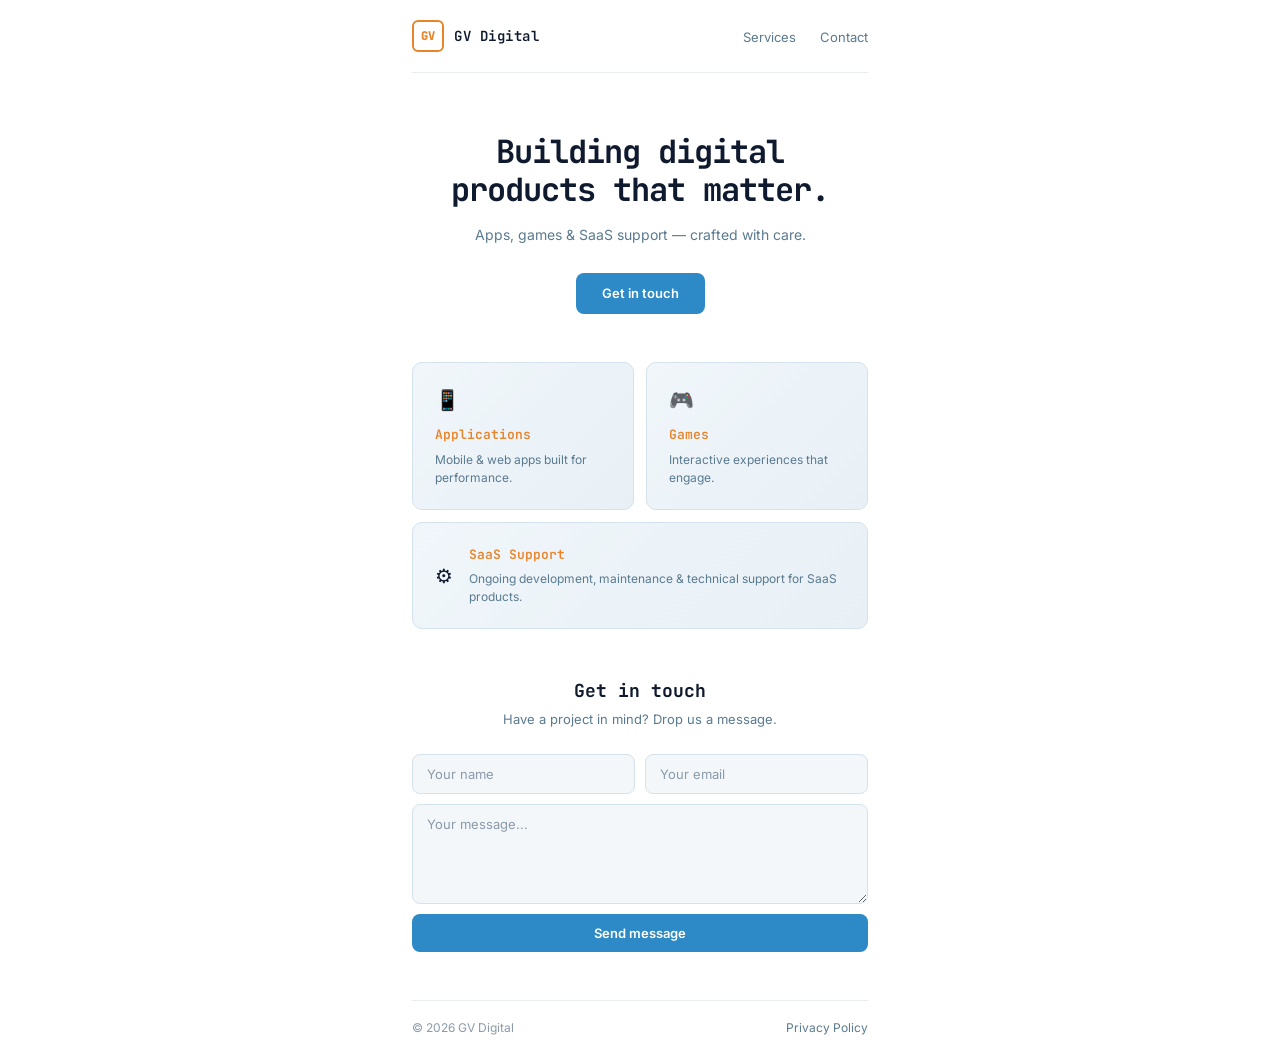
==== index.html @ c5ff8282 "feat: initial GV Digital landing page - Homepage with nav, hero, services grid, contact form, footer" ====
<!DOCTYPE html>
<html lang="en">
<head>
  <meta charset="UTF-8">
  <meta name="viewport" content="width=device-width, initial-scale=1.0">
  <title>GV Digital — Apps, Games & SaaS Support</title>
  <meta name="description" content="GV Digital is a small software studio building applications, games, and providing SaaS support. Based in Belgium.">
  <meta property="og:title" content="GV Digital — Apps, Games & SaaS Support">
  <meta property="og:description" content="Small software studio building applications, games, and providing SaaS support.">
  <meta property="og:type" content="website">
  <link rel="icon" href="/favicon.svg" type="image/svg+xml">
  <link rel="stylesheet" href="/css/style.css">
</head>
<body>
  <!-- Nav -->
  <header class="container">
    <nav class="nav">
      <a href="/" class="nav-logo">
        <div class="nav-logo-mark">GV</div>
        <span class="nav-logo-text">GV Digital</span>
      </a>
      <ul class="nav-links">
        <li><a href="#services">Services</a></li>
        <li><a href="#contact">Contact</a></li>
      </ul>
    </nav>
  </header>

  <main class="container">
    <!-- Hero -->
    <section class="hero">
      <h1>Building digital<br>products that matter.</h1>
      <p>Apps, games & SaaS support — crafted with care.</p>
      <a href="#contact" class="btn">Get in touch</a>
    </section>

    <!-- Services -->
    <section id="services" class="services">
      <div class="services-grid">
        <div class="service-card">
          <div class="service-card-icon">📱</div>
          <div class="service-card-label">Applications</div>
          <div class="service-card-desc">Mobile & web apps built for performance.</div>
        </div>
        <div class="service-card">
          <div class="service-card-icon">🎮</div>
          <div class="service-card-label">Games</div>
          <div class="service-card-desc">Interactive experiences that engage.</div>
        </div>
        <div class="service-card service-card--wide">
          <div class="service-card-icon">⚙️</div>
          <div>
            <div class="service-card-label">SaaS Support</div>
            <div class="service-card-desc">Ongoing development, maintenance & technical support for SaaS products.</div>
          </div>
        </div>
      </div>
    </section>

    <!-- Contact -->
    <section id="contact" class="contact">
      <h2>Get in touch</h2>
      <p class="subtitle">Have a project in mind? Drop us a message.</p>
      <form id="contact-form" novalidate>
        <div class="form-row">
          <input type="text" name="name" class="form-field" placeholder="Your name" required aria-label="Your name">
          <input type="email" name="email" class="form-field" placeholder="Your email" required aria-label="Your email">
        </div>
        <textarea name="message" class="form-field" placeholder="Your message..." required aria-label="Your message"></textarea>
        <button type="submit" class="btn btn-full">Send message</button>
        <div id="form-feedback" class="form-feedback"></div>
      </form>
    </section>
  </main>

  <!-- Footer -->
  <footer class="container">
    <div class="footer">
      <span>&copy; 2026 GV Digital</span>
      <a href="/qrstash/privacy-policy/">Privacy Policy</a>
    </div>
  </footer>

  <script src="/js/main.js"></script>
</body>
</html>
---- css/style.css ----
/* Google Fonts */
@import url('https://fonts.googleapis.com/css2?family=Inter:wght@400;600&family=JetBrains+Mono:wght@600;700;800&display=swap');

/* === Design Tokens === */
:root {
  /* Dark mode (default) */
  --bg: #090e18;
  --text: #ffffff;
  --text-muted: #7a9bb5;
  --text-faint: #556;
  --accent-orange: #e8842a;
  --accent-blue: #2d8ac7;
  --card-bg: rgba(232,132,42,0.08);
  --card-border: rgba(232,132,42,0.18);
  --input-bg: rgba(255,255,255,0.05);
  --input-border: rgba(255,255,255,0.1);
  --divider: rgba(232,132,42,0.15);
}

@media (prefers-color-scheme: light) {
  :root {
    --bg: #ffffff;
    --text: #0f1a2e;
    --text-muted: #5a7a8f;
    --text-faint: #8a9aaa;
    --card-bg: linear-gradient(135deg, #f0f6fa, #e8f0f6);
    --card-border: #d4e2ec;
    --input-bg: #f4f7fa;
    --input-border: #d4e2ec;
    --divider: #e8edf2;
  }
}

/* === Reset === */
*, *::before, *::after { margin: 0; padding: 0; box-sizing: border-box; }

html { scroll-behavior: smooth; }

body {
  font-family: 'Inter', system-ui, sans-serif;
  background: var(--bg);
  color: var(--text);
  line-height: 1.5;
  -webkit-font-smoothing: antialiased;
}

/* === Layout === */
.container {
  max-width: 520px;
  margin: 0 auto;
  padding: 0 32px;
}

/* === Typography === */
.font-mono {
  font-family: 'JetBrains Mono', monospace;
}

/* === Nav === */
.nav {
  display: flex;
  align-items: center;
  justify-content: space-between;
  padding: 20px 0;
  border-bottom: 1px solid var(--divider);
}

.nav-logo {
  display: flex;
  align-items: center;
  gap: 10px;
  text-decoration: none;
  color: var(--text);
}

.nav-logo-mark {
  width: 32px;
  height: 32px;
  border: 2px solid var(--accent-orange);
  border-radius: 6px;
  display: flex;
  align-items: center;
  justify-content: center;
  font-weight: 800;
  font-size: 12px;
  color: var(--accent-orange);
  font-family: 'JetBrains Mono', monospace;
}

.nav-logo-text {
  font-size: 14px;
  font-weight: 600;
  letter-spacing: 0.5px;
  font-family: 'JetBrains Mono', monospace;
}

.nav-links {
  display: flex;
  gap: 24px;
  list-style: none;
}

.nav-links a {
  font-size: 13px;
  color: var(--text-muted);
  text-decoration: none;
}

.nav-links a:hover {
  color: var(--text);
}

/* === Hero === */
.hero {
  padding: 60px 0 48px;
  text-align: center;
}

.hero h1 {
  font-family: 'JetBrains Mono', monospace;
  font-size: 32px;
  font-weight: 700;
  line-height: 1.2;
  letter-spacing: -1px;
  margin-bottom: 14px;
}

.hero p {
  color: var(--text-muted);
  font-size: 14px;
  margin-bottom: 28px;
}

/* === Buttons === */
.btn {
  display: inline-block;
  padding: 11px 26px;
  background: var(--accent-blue);
  color: #fff;
  border: none;
  border-radius: 8px;
  font-family: 'Inter', system-ui, sans-serif;
  font-size: 13px;
  font-weight: 600;
  cursor: pointer;
  text-decoration: none;
  transition: opacity 0.2s;
}

.btn:hover {
  opacity: 0.9;
}

.btn-full {
  display: block;
  width: 100%;
  text-align: center;
}

/* === Services === */
.services {
  padding-bottom: 48px;
}

.services-grid {
  display: grid;
  grid-template-columns: 1fr 1fr;
  gap: 12px;
}

.service-card {
  background: var(--card-bg);
  border: 1px solid var(--card-border);
  border-radius: 10px;
  padding: 22px;
}

.service-card-icon {
  font-size: 20px;
  margin-bottom: 10px;
}

.service-card-label {
  font-family: 'JetBrains Mono', monospace;
  font-size: 13px;
  font-weight: 600;
  color: var(--accent-orange);
  margin-bottom: 6px;
}

.service-card-desc {
  font-size: 12px;
  color: var(--text-muted);
  line-height: 1.5;
}

.service-card--wide {
  grid-column: 1 / -1;
  display: flex;
  align-items: center;
  gap: 16px;
}

.service-card--wide .service-card-icon {
  margin-bottom: 0;
  flex-shrink: 0;
}

/* === Contact === */
.contact {
  padding-bottom: 48px;
}

.contact h2 {
  font-family: 'JetBrains Mono', monospace;
  font-size: 18px;
  font-weight: 700;
  text-align: center;
  margin-bottom: 6px;
}

.contact .subtitle {
  color: var(--text-muted);
  font-size: 13px;
  text-align: center;
  margin-bottom: 24px;
}

.form-row {
  display: flex;
  gap: 10px;
  margin-bottom: 10px;
}

.form-row input {
  flex: 1;
}

.form-field {
  display: block;
  width: 100%;
  background: var(--input-bg);
  border: 1px solid var(--input-border);
  border-radius: 8px;
  padding: 11px 14px;
  color: var(--text);
  font-family: 'Inter', system-ui, sans-serif;
  font-size: 13px;
  outline: none;
  transition: border-color 0.2s;
}

.form-field:focus {
  border-color: var(--accent-blue);
}

.form-field::placeholder {
  color: var(--text-faint);
}

textarea.form-field {
  resize: vertical;
  min-height: 100px;
  margin-bottom: 10px;
}

.form-feedback {
  text-align: center;
  font-size: 13px;
  margin-top: 12px;
  display: none;
}

.form-feedback--success {
  color: #22d68a;
}

.form-feedback--error {
  color: #ff4d6a;
}

/* === Footer === */
.footer {
  border-top: 1px solid var(--divider);
  padding: 18px 0;
  display: flex;
  justify-content: space-between;
  font-size: 12px;
  color: var(--text-faint);
}

.footer a {
  color: var(--text-muted);
  text-decoration: none;
}

.footer a:hover {
  color: var(--text);
}

/* === Light mode card-bg fix (gradient can't be a custom property with background-color) === */
@media (prefers-color-scheme: light) {
  .service-card {
    background: linear-gradient(135deg, #f0f6fa, #e8f0f6);
  }
}

/* === Responsive === */
@media (max-width: 520px) {
  .container {
    padding: 0 20px;
  }

  .hero h1 {
    font-size: 26px;
  }

  .services-grid {
    grid-template-columns: 1fr;
  }

  .service-card--wide {
    flex-direction: column;
    align-items: flex-start;
  }

  .form-row {
    flex-direction: column;
  }

  .form-row input {
    width: 100%;
  }
}
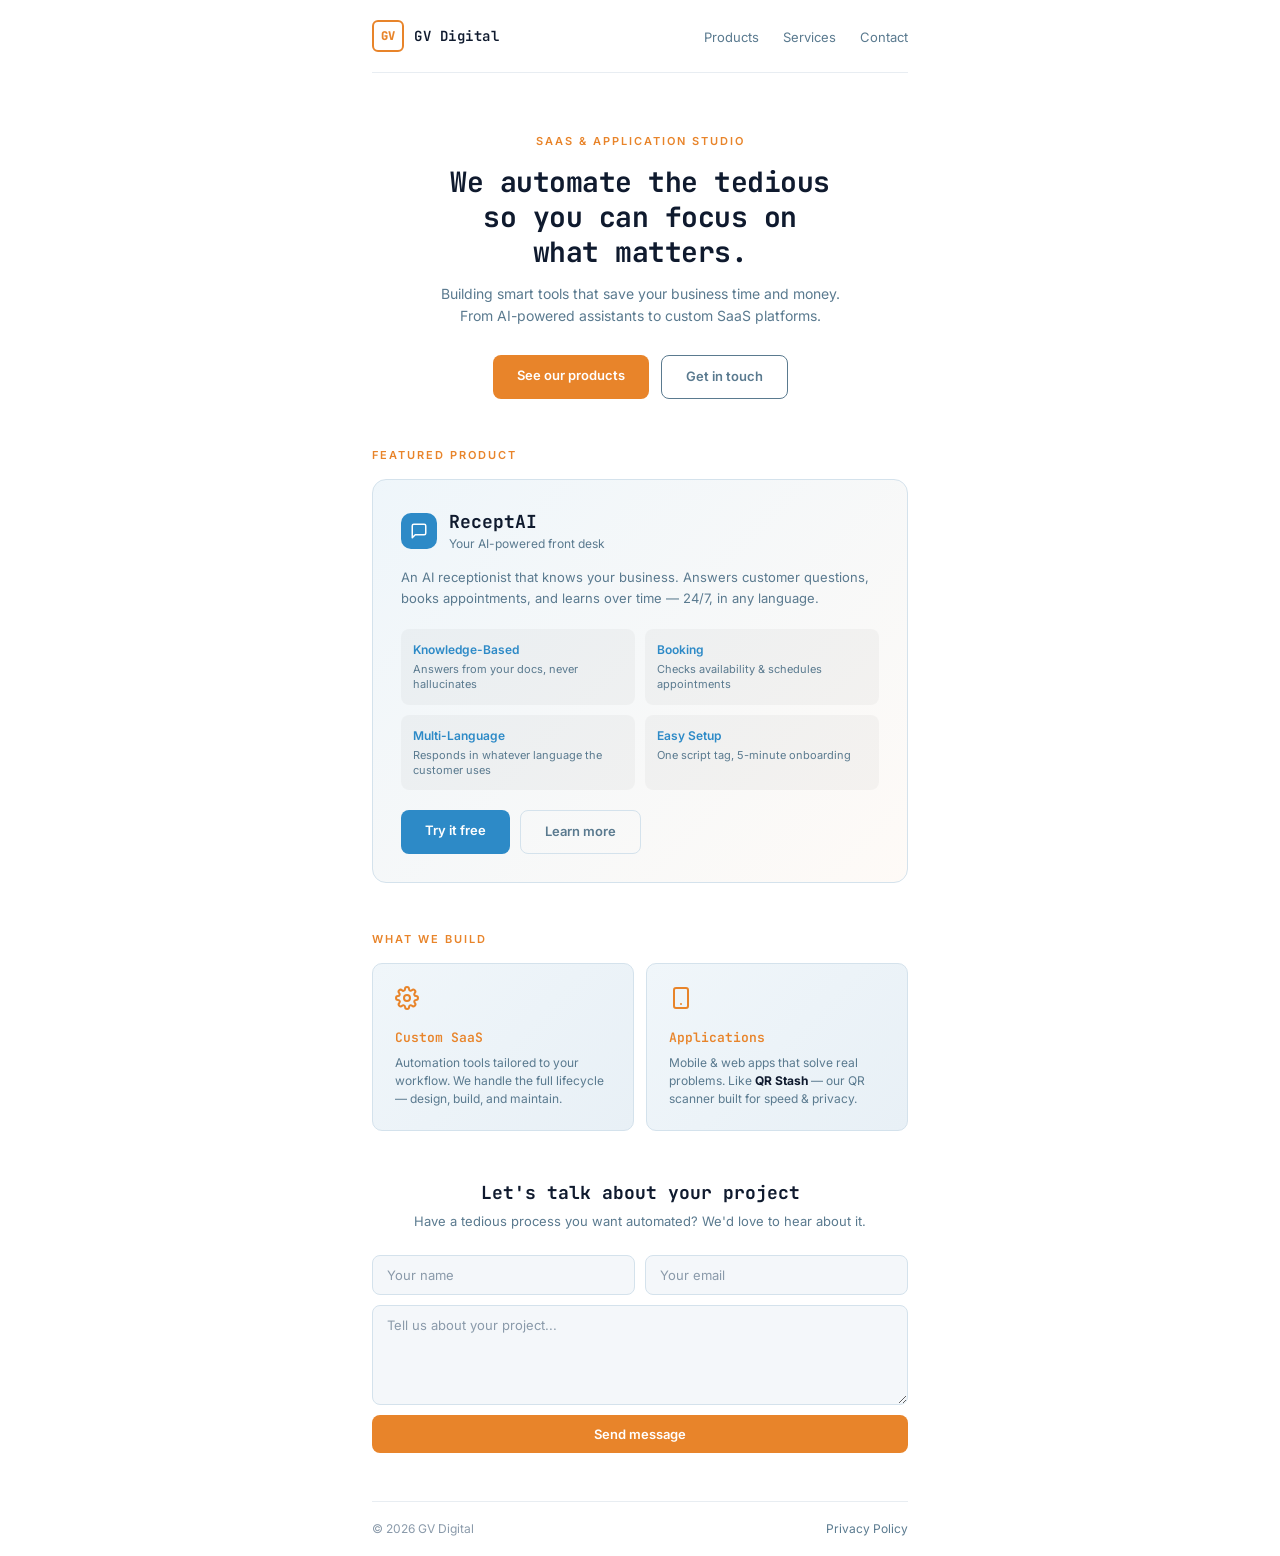
==== commit 0738c834: "Revamp site to focus on SaaS & automation, add ReceptAI product page - Reposition homepage: new hero" ====
--- a/index.html
+++ b/index.html
@@ -3,10 +3,10 @@
 <head>
   <meta charset="UTF-8">
   <meta name="viewport" content="width=device-width, initial-scale=1.0">
-  <title>GV Digital — Apps, Games & SaaS Support</title>
-  <meta name="description" content="GV Digital is a small software studio building applications, games, and providing SaaS support. Based in Belgium.">
-  <meta property="og:title" content="GV Digital — Apps, Games & SaaS Support">
-  <meta property="og:description" content="Small software studio building applications, games, and providing SaaS support.">
+  <title>GV Digital — SaaS & Application Studio</title>
+  <meta name="description" content="GV Digital builds smart SaaS tools and applications that automate tedious tasks, saving your business time and money. Home of ReceptAI.">
+  <meta property="og:title" content="GV Digital — SaaS & Application Studio">
+  <meta property="og:description" content="We automate the tedious so you can focus on what matters. SaaS platforms, AI tools, and applications.">
   <meta property="og:type" content="website">
   <link rel="icon" href="/favicon.svg" type="image/svg+xml">
   <link rel="stylesheet" href="/css/style.css">
@@ -20,6 +20,7 @@
         <span class="nav-logo-text">GV Digital</span>
       </a>
       <ul class="nav-links">
+        <li><a href="#products">Products</a></li>
         <li><a href="#services">Services</a></li>
         <li><a href="#contact">Contact</a></li>
       </ul>
@@ -29,44 +30,85 @@
   <main class="container">
     <!-- Hero -->
     <section class="hero">
-      <h1>Building digital<br>products that matter.</h1>
-      <p>Apps, games & SaaS support — crafted with care.</p>
-      <a href="#contact" class="btn">Get in touch</a>
+      <div class="hero-label">SaaS & Application Studio</div>
+      <h1>We automate the tedious<br>so you can focus on<br>what matters.</h1>
+      <p>Building smart tools that save your business time and money.<br>From AI-powered assistants to custom SaaS platforms.</p>
+      <div class="hero-ctas">
+        <a href="#products" class="btn">See our products</a>
+        <a href="#contact" class="btn btn-outline">Get in touch</a>
+      </div>
+    </section>
+
+    <!-- Featured Product -->
+    <section id="products" class="featured">
+      <div class="section-label">Featured Product</div>
+      <div class="featured-card">
+        <div class="featured-header">
+          <div class="featured-icon">
+            <svg width="18" height="18" viewBox="0 0 24 24" fill="none" stroke="currentColor" stroke-width="2" stroke-linecap="round" stroke-linejoin="round"><path d="M21 15a2 2 0 0 1-2 2H7l-4 4V5a2 2 0 0 1 2-2h14a2 2 0 0 1 2 2z"/></svg>
+          </div>
+          <div>
+            <div class="featured-name">ReceptAI</div>
+            <div class="featured-tagline">Your AI-powered front desk</div>
+          </div>
+        </div>
+        <p class="featured-desc">An AI receptionist that knows your business. Answers customer questions, books appointments, and learns over time — 24/7, in any language.</p>
+        <div class="featured-grid">
+          <div class="featured-point">
+            <div class="featured-point-title">Knowledge-Based</div>
+            <div class="featured-point-desc">Answers from your docs, never hallucinates</div>
+          </div>
+          <div class="featured-point">
+            <div class="featured-point-title">Booking</div>
+            <div class="featured-point-desc">Checks availability & schedules appointments</div>
+          </div>
+          <div class="featured-point">
+            <div class="featured-point-title">Multi-Language</div>
+            <div class="featured-point-desc">Responds in whatever language the customer uses</div>
+          </div>
+          <div class="featured-point">
+            <div class="featured-point-title">Easy Setup</div>
+            <div class="featured-point-desc">One script tag, 5-minute onboarding</div>
+          </div>
+        </div>
+        <div class="featured-ctas">
+          <a href="/receptai/" class="btn btn-blue">Try it free</a>
+          <a href="/receptai/" class="btn btn-ghost">Learn more</a>
+        </div>
+      </div>
     </section>
 
     <!-- Services -->
     <section id="services" class="services">
+      <div class="section-label">What We Build</div>
       <div class="services-grid">
         <div class="service-card">
-          <div class="service-card-icon">📱</div>
-          <div class="service-card-label">Applications</div>
-          <div class="service-card-desc">Mobile & web apps built for performance.</div>
+          <div class="service-card-icon">
+            <svg width="24" height="24" viewBox="0 0 24 24" fill="none" stroke="var(--accent-orange)" stroke-width="2" stroke-linecap="round" stroke-linejoin="round"><circle cx="12" cy="12" r="3"/><path d="M19.4 15a1.65 1.65 0 0 0 .33 1.82l.06.06a2 2 0 0 1-2.83 2.83l-.06-.06a1.65 1.65 0 0 0-1.82-.33 1.65 1.65 0 0 0-1 1.51V21a2 2 0 0 1-4 0v-.09A1.65 1.65 0 0 0 9 19.4a1.65 1.65 0 0 0-1.82.33l-.06.06a2 2 0 0 1-2.83-2.83l.06-.06A1.65 1.65 0 0 0 4.68 15a1.65 1.65 0 0 0-1.51-1H3a2 2 0 0 1 0-4h.09A1.65 1.65 0 0 0 4.6 9a1.65 1.65 0 0 0-.33-1.82l-.06-.06a2 2 0 0 1 2.83-2.83l.06.06A1.65 1.65 0 0 0 9 4.68a1.65 1.65 0 0 0 1-1.51V3a2 2 0 0 1 4 0v.09a1.65 1.65 0 0 0 1 1.51 1.65 1.65 0 0 0 1.82-.33l.06-.06a2 2 0 0 1 2.83 2.83l-.06.06A1.65 1.65 0 0 0 19.4 9a1.65 1.65 0 0 0 1.51 1H21a2 2 0 0 1 0 4h-.09a1.65 1.65 0 0 0-1.51 1z"/></svg>
+          </div>
+          <div class="service-card-label">Custom SaaS</div>
+          <div class="service-card-desc">Automation tools tailored to your workflow. We handle the full lifecycle — design, build, and maintain.</div>
         </div>
         <div class="service-card">
-          <div class="service-card-icon">🎮</div>
-          <div class="service-card-label">Games</div>
-          <div class="service-card-desc">Interactive experiences that engage.</div>
-        </div>
-        <div class="service-card service-card--wide">
-          <div class="service-card-icon">⚙️</div>
-          <div>
-            <div class="service-card-label">SaaS Support</div>
-            <div class="service-card-desc">Ongoing development, maintenance & technical support for SaaS products.</div>
+          <div class="service-card-icon">
+            <svg width="24" height="24" viewBox="0 0 24 24" fill="none" stroke="var(--accent-orange)" stroke-width="2" stroke-linecap="round" stroke-linejoin="round"><rect x="5" y="2" width="14" height="20" rx="2" ry="2"/><line x1="12" y1="18" x2="12.01" y2="18"/></svg>
           </div>
+          <div class="service-card-label">Applications</div>
+          <div class="service-card-desc">Mobile & web apps that solve real problems. Like <strong>QR Stash</strong> — our QR scanner built for speed & privacy.</div>
         </div>
       </div>
     </section>
 
     <!-- Contact -->
     <section id="contact" class="contact">
-      <h2>Get in touch</h2>
-      <p class="subtitle">Have a project in mind? Drop us a message.</p>
+      <h2>Let's talk about your project</h2>
+      <p class="subtitle">Have a tedious process you want automated? We'd love to hear about it.</p>
       <form id="contact-form" novalidate>
         <div class="form-row">
           <input type="text" name="name" class="form-field" placeholder="Your name" required aria-label="Your name">
           <input type="email" name="email" class="form-field" placeholder="Your email" required aria-label="Your email">
         </div>
-        <textarea name="message" class="form-field" placeholder="Your message..." required aria-label="Your message"></textarea>
+        <textarea name="message" class="form-field" placeholder="Tell us about your project..." required aria-label="Your message"></textarea>
         <button type="submit" class="btn btn-full">Send message</button>
         <div id="form-feedback" class="form-feedback"></div>
       </form>
@@ -77,10 +119,11 @@
   <footer class="container">
     <div class="footer">
       <span>&copy; 2026 GV Digital</span>
-      <a href="/qrstash/privacy-policy/">Privacy Policy</a>
+      <a href="/privacy-policy/">Privacy Policy</a>
     </div>
   </footer>
 
   <script src="/js/main.js"></script>
+  <script src="https://receptai-eta.vercel.app/widget/embed.js" data-tenant="a1b2c3d4-e5f6-7890-abcd-ef1234567890" data-color="#2d8ac7" data-api-url="https://receptai-eta.vercel.app" data-greeting="Hi! Want to know what GV Digital can build for you?" data-delay="3" defer></script>
 </body>
 </html>
--- a/css/style.css
+++ b/css/style.css
@@ -15,6 +15,8 @@
   --input-bg: rgba(255,255,255,0.05);
   --input-border: rgba(255,255,255,0.1);
   --divider: rgba(232,132,42,0.15);
+  --surface: rgba(255,255,255,0.03);
+  --surface-border: rgba(255,255,255,0.06);
 }
 
 @media (prefers-color-scheme: light) {
@@ -28,6 +30,8 @@
     --input-bg: #f4f7fa;
     --input-border: #d4e2ec;
     --divider: #e8edf2;
+    --surface: #f4f7fa;
+    --surface-border: #d4e2ec;
   }
 }
 
@@ -46,14 +50,9 @@
 
 /* === Layout === */
 .container {
-  max-width: 520px;
+  max-width: 600px;
   margin: 0 auto;
   padding: 0 32px;
-}
-
-/* === Typography === */
-.font-mono {
-  font-family: 'JetBrains Mono', monospace;
 }
 
 /* === Nav === */
@@ -116,12 +115,21 @@
   text-align: center;
 }
 
+.hero-label {
+  font-size: 11px;
+  letter-spacing: 2px;
+  color: var(--accent-orange);
+  text-transform: uppercase;
+  margin-bottom: 14px;
+  font-weight: 600;
+}
+
 .hero h1 {
   font-family: 'JetBrains Mono', monospace;
-  font-size: 32px;
+  font-size: 28px;
   font-weight: 700;
-  line-height: 1.2;
-  letter-spacing: -1px;
+  line-height: 1.25;
+  letter-spacing: -0.5px;
   margin-bottom: 14px;
 }
 
@@ -129,13 +137,20 @@
   color: var(--text-muted);
   font-size: 14px;
   margin-bottom: 28px;
+  line-height: 1.6;
+}
+
+.hero-ctas {
+  display: flex;
+  gap: 12px;
+  justify-content: center;
 }
 
 /* === Buttons === */
 .btn {
   display: inline-block;
-  padding: 11px 26px;
-  background: var(--accent-blue);
+  padding: 11px 24px;
+  background: var(--accent-orange);
   color: #fff;
   border: none;
   border-radius: 8px;
@@ -155,6 +170,122 @@
   display: block;
   width: 100%;
   text-align: center;
+}
+
+.btn-outline {
+  background: transparent;
+  border: 1px solid var(--text-muted);
+  color: var(--text-muted);
+}
+
+.btn-outline:hover {
+  border-color: var(--text);
+  color: var(--text);
+}
+
+.btn-blue {
+  background: var(--accent-blue);
+}
+
+.btn-ghost {
+  background: transparent;
+  border: 1px solid var(--surface-border);
+  color: var(--text-muted);
+}
+
+.btn-ghost:hover {
+  border-color: var(--text-muted);
+  color: var(--text);
+}
+
+/* === Section Label === */
+.section-label {
+  font-size: 11px;
+  letter-spacing: 2px;
+  color: var(--accent-orange);
+  text-transform: uppercase;
+  font-weight: 600;
+  margin-bottom: 16px;
+}
+
+/* === Featured Product === */
+.featured {
+  padding-bottom: 48px;
+}
+
+.featured-card {
+  background: linear-gradient(135deg, rgba(45,138,199,0.1), rgba(232,132,42,0.06));
+  border: 1px solid rgba(255,255,255,0.08);
+  border-radius: 14px;
+  padding: 28px;
+}
+
+.featured-header {
+  display: flex;
+  align-items: center;
+  gap: 12px;
+  margin-bottom: 14px;
+}
+
+.featured-icon {
+  width: 36px;
+  height: 36px;
+  border-radius: 10px;
+  background: var(--accent-blue);
+  color: #fff;
+  display: flex;
+  align-items: center;
+  justify-content: center;
+  flex-shrink: 0;
+}
+
+.featured-name {
+  font-family: 'JetBrains Mono', monospace;
+  font-size: 18px;
+  font-weight: 700;
+}
+
+.featured-tagline {
+  font-size: 12px;
+  color: var(--text-muted);
+}
+
+.featured-desc {
+  font-size: 13px;
+  color: var(--text-muted);
+  line-height: 1.6;
+  margin-bottom: 20px;
+}
+
+.featured-grid {
+  display: grid;
+  grid-template-columns: 1fr 1fr;
+  gap: 10px;
+  margin-bottom: 20px;
+}
+
+.featured-point {
+  background: rgba(255,255,255,0.04);
+  border-radius: 8px;
+  padding: 12px;
+}
+
+.featured-point-title {
+  font-size: 12px;
+  font-weight: 600;
+  color: var(--accent-blue);
+  margin-bottom: 3px;
+}
+
+.featured-point-desc {
+  font-size: 11px;
+  color: var(--text-muted);
+  line-height: 1.4;
+}
+
+.featured-ctas {
+  display: flex;
+  gap: 10px;
 }
 
 /* === Services === */
@@ -176,8 +307,7 @@
 }
 
 .service-card-icon {
-  font-size: 20px;
-  margin-bottom: 10px;
+  margin-bottom: 12px;
 }
 
 .service-card-label {
@@ -194,16 +324,8 @@
   line-height: 1.5;
 }
 
-.service-card--wide {
-  grid-column: 1 / -1;
-  display: flex;
-  align-items: center;
-  gap: 16px;
-}
-
-.service-card--wide .service-card-icon {
-  margin-bottom: 0;
-  flex-shrink: 0;
+.service-card-desc strong {
+  color: var(--text);
 }
 
 /* === Contact === */
@@ -298,30 +420,248 @@
   color: var(--text);
 }
 
-/* === Light mode card-bg fix (gradient can't be a custom property with background-color) === */
+/* === Product Page === */
+.product-hero {
+  padding: 60px 0 40px;
+  text-align: center;
+}
+
+.product-hero h1 {
+  font-family: 'JetBrains Mono', monospace;
+  font-size: 28px;
+  font-weight: 700;
+  line-height: 1.25;
+  letter-spacing: -0.5px;
+  margin-bottom: 12px;
+}
+
+.product-hero p {
+  color: var(--text-muted);
+  font-size: 14px;
+  line-height: 1.6;
+  margin-bottom: 24px;
+}
+
+.product-hero .hero-ctas {
+  margin-bottom: 12px;
+}
+
+.product-hero .widget-hint {
+  font-size: 11px;
+  color: var(--text-faint);
+}
+
+/* Feature grid */
+.features {
+  padding-bottom: 48px;
+}
+
+.features-grid {
+  display: grid;
+  grid-template-columns: 1fr 1fr;
+  gap: 12px;
+}
+
+.feature-card {
+  background: var(--surface);
+  border: 1px solid var(--surface-border);
+  border-radius: 10px;
+  padding: 20px;
+}
+
+.feature-card-icon {
+  width: 36px;
+  height: 36px;
+  border-radius: 8px;
+  background: rgba(45,138,199,0.12);
+  color: var(--accent-blue);
+  display: flex;
+  align-items: center;
+  justify-content: center;
+  margin-bottom: 12px;
+}
+
+.feature-card-title {
+  font-family: 'JetBrains Mono', monospace;
+  font-size: 13px;
+  font-weight: 600;
+  margin-bottom: 4px;
+}
+
+.feature-card-desc {
+  font-size: 12px;
+  color: var(--text-muted);
+  line-height: 1.5;
+}
+
+/* Pricing */
+.pricing {
+  padding-bottom: 48px;
+}
+
+.pricing-grid {
+  display: grid;
+  grid-template-columns: 1fr 1fr 1fr;
+  gap: 12px;
+}
+
+.pricing-card {
+  background: var(--surface);
+  border: 1px solid var(--surface-border);
+  border-radius: 12px;
+  padding: 22px 18px;
+  display: flex;
+  flex-direction: column;
+}
+
+.pricing-card--featured {
+  border-color: var(--accent-blue);
+  background: linear-gradient(135deg, rgba(45,138,199,0.08), rgba(45,138,199,0.02));
+}
+
+.pricing-name {
+  font-family: 'JetBrains Mono', monospace;
+  font-size: 13px;
+  font-weight: 700;
+  margin-bottom: 4px;
+}
+
+.pricing-price {
+  font-family: 'JetBrains Mono', monospace;
+  font-size: 24px;
+  font-weight: 800;
+  margin-bottom: 2px;
+}
+
+.pricing-price span {
+  font-size: 12px;
+  font-weight: 400;
+  color: var(--text-muted);
+}
+
+.pricing-desc {
+  font-size: 11px;
+  color: var(--text-muted);
+  margin-bottom: 16px;
+  line-height: 1.4;
+}
+
+.pricing-features {
+  list-style: none;
+  margin-bottom: 20px;
+  flex: 1;
+}
+
+.pricing-features li {
+  font-size: 11px;
+  color: var(--text-muted);
+  padding: 4px 0;
+  padding-left: 16px;
+  position: relative;
+  line-height: 1.4;
+}
+
+.pricing-features li::before {
+  content: '';
+  position: absolute;
+  left: 0;
+  top: 8px;
+  width: 6px;
+  height: 6px;
+  border-radius: 50%;
+  background: var(--accent-blue);
+}
+
+.pricing-card .btn {
+  width: 100%;
+  text-align: center;
+  padding: 9px 16px;
+  font-size: 12px;
+}
+
+/* Final CTA */
+.final-cta {
+  padding-bottom: 48px;
+  text-align: center;
+}
+
+.final-cta h2 {
+  font-family: 'JetBrains Mono', monospace;
+  font-size: 18px;
+  font-weight: 700;
+  margin-bottom: 8px;
+}
+
+.final-cta p {
+  color: var(--text-muted);
+  font-size: 13px;
+  margin-bottom: 20px;
+}
+
+/* === Light mode overrides === */
 @media (prefers-color-scheme: light) {
   .service-card {
     background: linear-gradient(135deg, #f0f6fa, #e8f0f6);
   }
+
+  .featured-card {
+    background: linear-gradient(135deg, rgba(45,138,199,0.08), rgba(232,132,42,0.04));
+    border-color: var(--card-border);
+  }
+
+  .featured-point {
+    background: rgba(0,0,0,0.03);
+  }
+
+  .feature-card {
+    background: #f4f7fa;
+    border-color: #d4e2ec;
+  }
+
+  .feature-card-icon {
+    background: rgba(45,138,199,0.1);
+  }
+
+  .pricing-card {
+    background: #f4f7fa;
+    border-color: #d4e2ec;
+  }
+
+  .pricing-card--featured {
+    background: linear-gradient(135deg, rgba(45,138,199,0.06), rgba(45,138,199,0.02));
+    border-color: var(--accent-blue);
+  }
 }
 
 /* === Responsive === */
-@media (max-width: 520px) {
+@media (max-width: 600px) {
   .container {
     padding: 0 20px;
   }
 
   .hero h1 {
-    font-size: 26px;
+    font-size: 22px;
+  }
+
+  .hero-ctas {
+    flex-direction: column;
+    align-items: center;
+  }
+
+  .featured-grid {
+    grid-template-columns: 1fr;
   }
 
   .services-grid {
     grid-template-columns: 1fr;
   }
 
-  .service-card--wide {
-    flex-direction: column;
-    align-items: flex-start;
+  .features-grid {
+    grid-template-columns: 1fr;
+  }
+
+  .pricing-grid {
+    grid-template-columns: 1fr;
   }
 
   .form-row {
@@ -331,4 +671,8 @@
   .form-row input {
     width: 100%;
   }
-}
+
+  .product-hero h1 {
+    font-size: 22px;
+  }
+}
